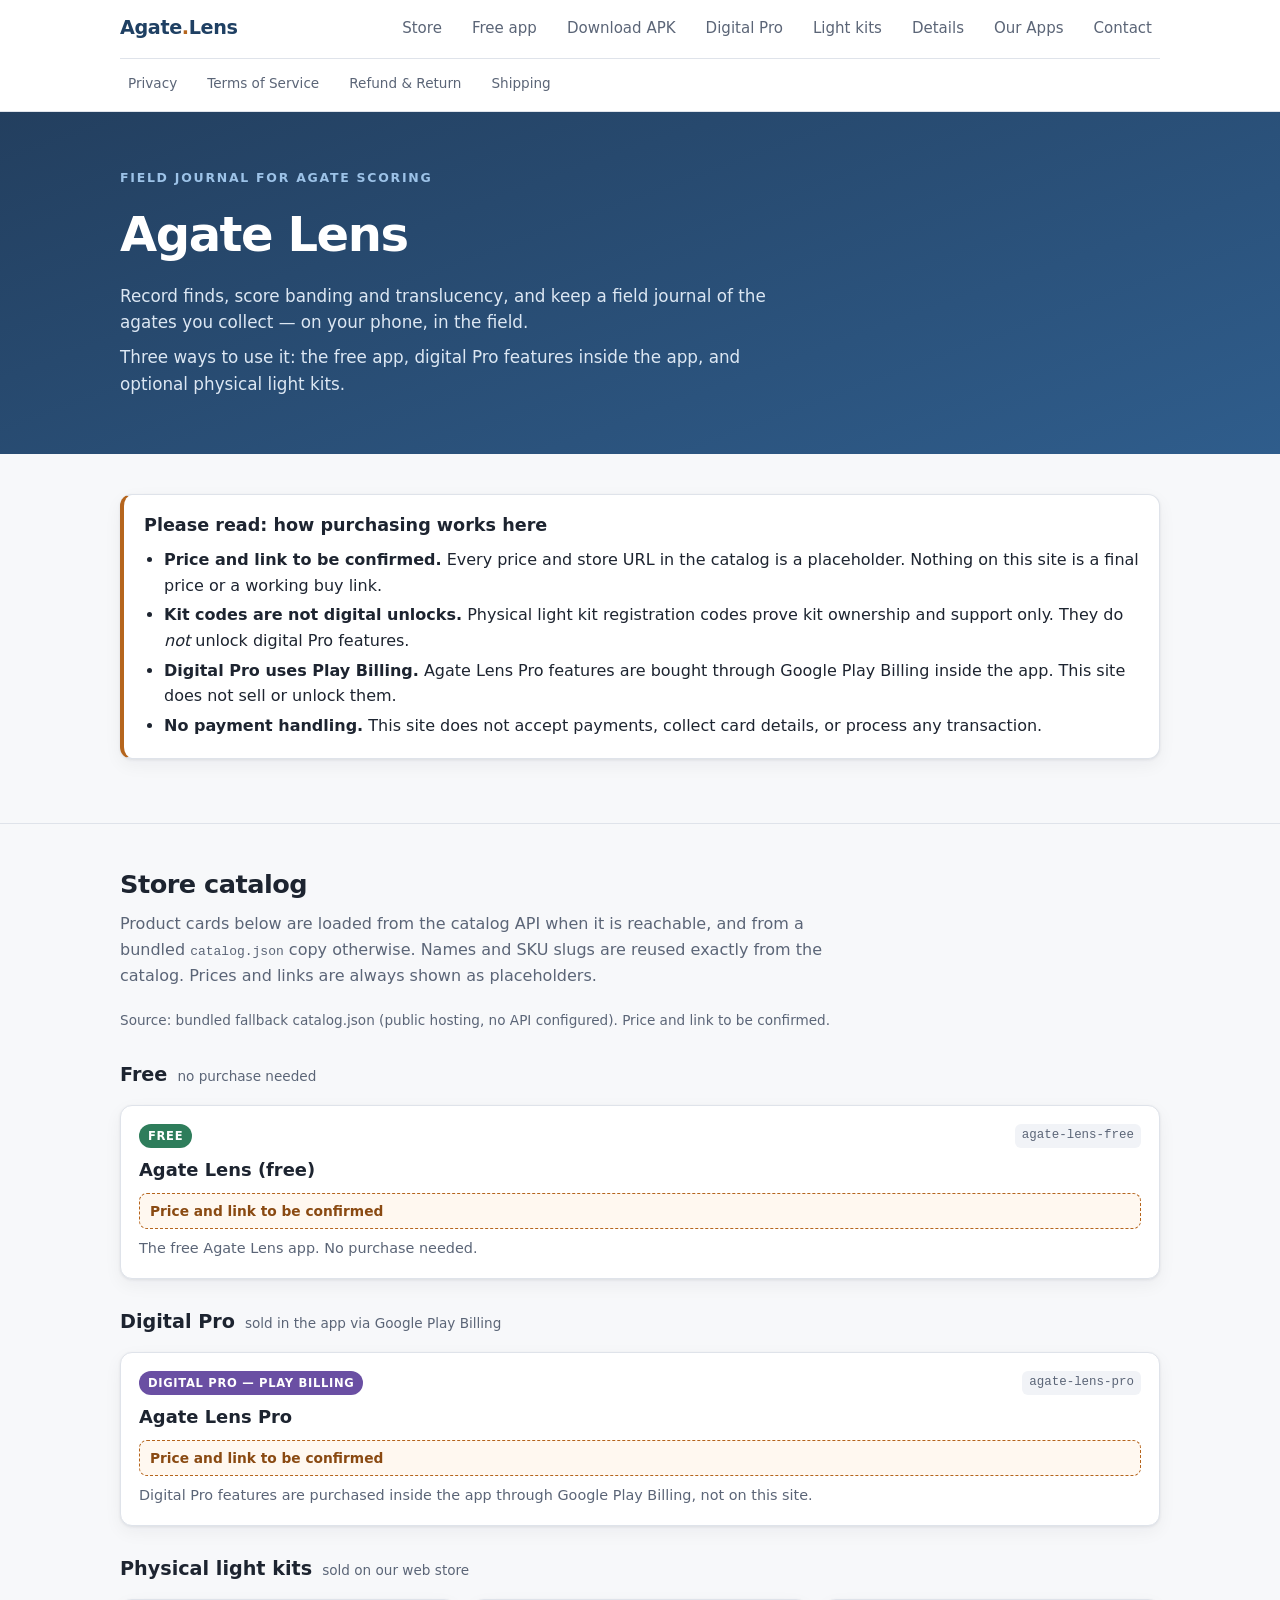
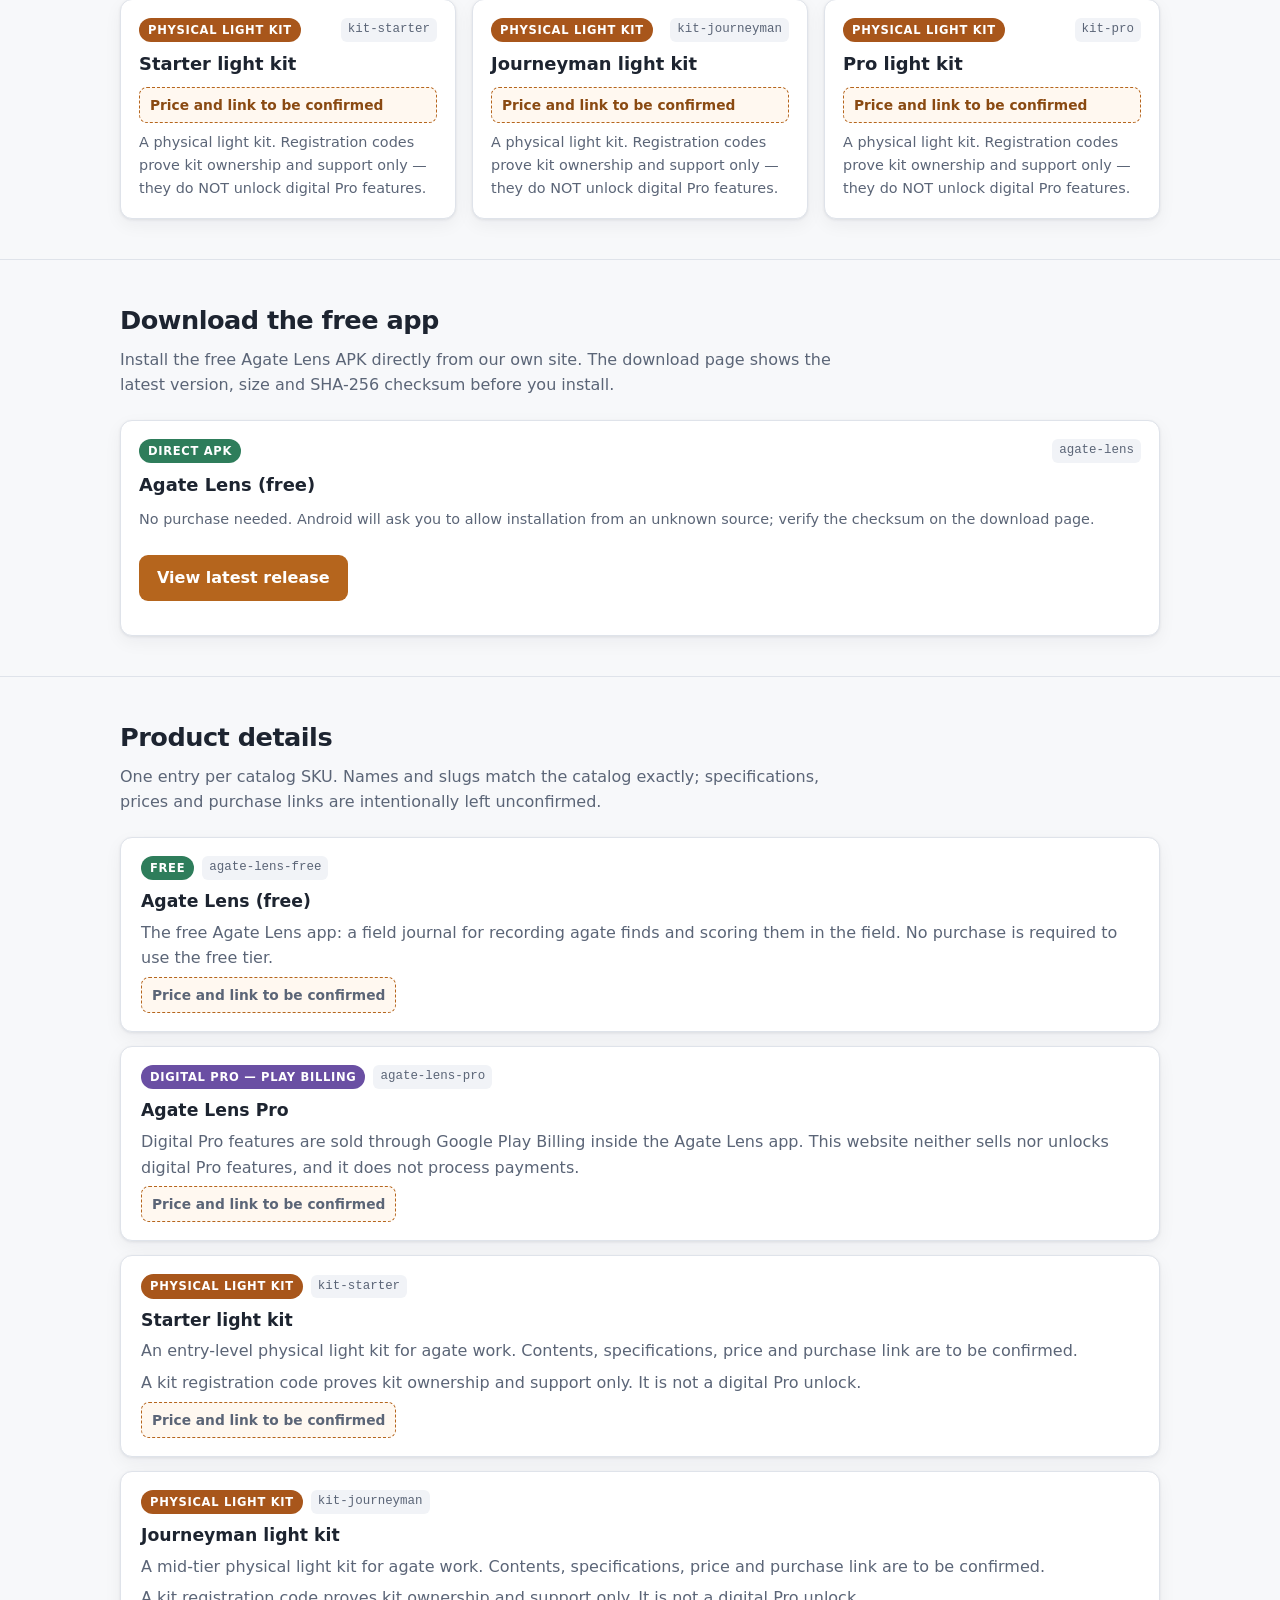
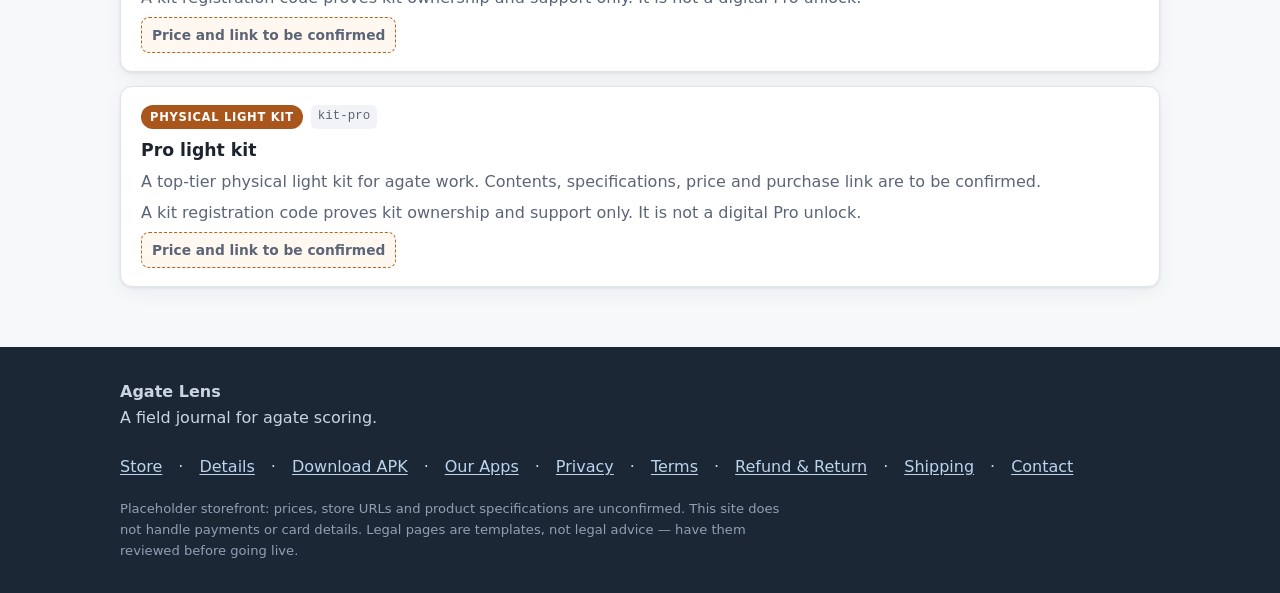
==== index.html @ 0b6a837c "Initial storefront with direct APK downloads" ====
<!DOCTYPE html>
<html lang="en">
<head>
  <meta charset="utf-8">
  <meta name="viewport" content="width=device-width, initial-scale=1">
  <title>Agate Lens — field journal for agate scoring</title>
  <meta name="description" content="Agate Lens: a free field-journal app for agate scoring, digital Pro features via Google Play Billing, and physical light kits sold on our web store.">
  <link rel="stylesheet" href="css/styles.css">
  <script src="config.js"></script>
  <script src="js/products.js" defer></script>
</head>
<body>

<header class="site-header">
  <div class="wrap header-inner">
    <a class="brand" href="index.html">Agate<span class="dot">.</span>Lens</a>
    <nav class="site-nav" aria-label="Main navigation">
      <a href="index.html#store">Store</a>
      <a href="index.html#free">Free app</a>
      <a href="downloads.html">Download APK</a>
      <a href="index.html#digital">Digital Pro</a>
      <a href="index.html#kits">Light kits</a>
      <a href="index.html#details">Details</a>
      <a href="hub.html">Our Apps</a>
      <a href="contact.html">Contact</a>
    </nav>
    <nav class="site-nav site-nav--legal" aria-label="Legal and policy navigation">
      <a href="privacy.html">Privacy</a>
      <a href="terms.html">Terms of Service</a>
      <a href="refunds.html">Refund &amp; Return</a>
      <a href="shipping.html">Shipping</a>
    </nav>
  </div>
</header>

<main>
  <div class="hero">
    <div class="wrap">
      <p class="eyebrow">Field journal for agate scoring</p>
      <h1>Agate Lens</h1>
      <p>Record finds, score banding and translucency, and keep a field journal of the agates you collect — on your phone, in the field.</p>
      <p>Three ways to use it: the free app, digital Pro features inside the app, and optional physical light kits.</p>
    </div>
  </div>

  <section aria-labelledby="notices-title">
    <div class="wrap">
      <div class="notice notice--warn">
        <h2 id="notices-title">Please read: how purchasing works here</h2>
        <ul>
          <li><strong>Price and link to be confirmed.</strong> Every price and store URL in the catalog is a placeholder. Nothing on this site is a final price or a working buy link.</li>
          <li><strong>Kit codes are not digital unlocks.</strong> Physical light kit registration codes prove kit ownership and support only. They do <em>not</em> unlock digital Pro features.</li>
          <li><strong>Digital Pro uses Play Billing.</strong> Agate Lens Pro features are bought through Google Play Billing inside the app. This site does not sell or unlock them.</li>
          <li><strong>No payment handling.</strong> This site does not accept payments, collect card details, or process any transaction.</li>
        </ul>
      </div>
    </div>
  </section>

  <section id="store" aria-labelledby="store-title">
    <div class="wrap">
      <div class="section-head">
        <h2 id="store-title">Store catalog</h2>
        <p>Product cards below are loaded from the catalog API when it is reachable, and from a bundled <code>catalog.json</code> copy otherwise. Names and SKU slugs are reused exactly from the catalog. Prices and links are always shown as placeholders.</p>
      </div>
      <p class="catalog-status" id="catalog-status" role="status">Catalog is loaded from the backend when available, otherwise from a bundled copy. Price and link to be confirmed.</p>

      <h3 class="subhead" id="free">Free <span class="hint">no purchase needed</span></h3>
      <div class="card-grid" id="cards-free" data-kind="free">
        <article class="product-card product-card--free">
          <div class="product-card__head"><span class="badge badge--free">Free</span><code class="slug">agate-lens-free</code></div>
          <h4 class="product-card__title">Agate Lens (free)</h4>
          <p class="placeholder">Price and link to be confirmed</p>
          <p class="product-card__note">The free Agate Lens app. No purchase needed.</p>
        </article>
      </div>

      <h3 class="subhead" id="digital">Digital Pro <span class="hint">sold in the app via Google Play Billing</span></h3>
      <div class="card-grid" id="cards-digital" data-kind="digital">
        <article class="product-card product-card--digital">
          <div class="product-card__head"><span class="badge badge--digital">Digital Pro — Play Billing</span><code class="slug">agate-lens-pro</code></div>
          <h4 class="product-card__title">Agate Lens Pro</h4>
          <p class="placeholder">Price and link to be confirmed</p>
          <p class="product-card__note">Digital Pro features are purchased inside the app through Google Play Billing, not on this site.</p>
        </article>
      </div>

      <h3 class="subhead" id="kits">Physical light kits <span class="hint">sold on our web store</span></h3>
      <div class="card-grid" id="cards-kit" data-kind="kit">
        <article class="product-card product-card--kit">
          <div class="product-card__head"><span class="badge badge--kit">Physical light kit</span><code class="slug">kit-starter</code></div>
          <h4 class="product-card__title">Starter light kit</h4>
          <p class="placeholder">Price and link to be confirmed</p>
          <p class="product-card__note">A physical light kit. Registration codes prove kit ownership and support only — they do NOT unlock digital Pro features.</p>
        </article>
        <article class="product-card product-card--kit">
          <div class="product-card__head"><span class="badge badge--kit">Physical light kit</span><code class="slug">kit-journeyman</code></div>
          <h4 class="product-card__title">Journeyman light kit</h4>
          <p class="placeholder">Price and link to be confirmed</p>
          <p class="product-card__note">A physical light kit. Registration codes prove kit ownership and support only — they do NOT unlock digital Pro features.</p>
        </article>
        <article class="product-card product-card--kit">
          <div class="product-card__head"><span class="badge badge--kit">Physical light kit</span><code class="slug">kit-pro</code></div>
          <h4 class="product-card__title">Pro light kit</h4>
          <p class="placeholder">Price and link to be confirmed</p>
          <p class="product-card__note">A physical light kit. Registration codes prove kit ownership and support only — they do NOT unlock digital Pro features.</p>
        </article>
      </div>

      <div id="cards-other" data-kind="other" hidden></div>
    </div>
  </section>

  <section id="download" aria-labelledby="download-title">
    <div class="wrap">
      <div class="section-head">
        <h2 id="download-title">Download the free app</h2>
        <p>Install the free Agate Lens APK directly from our own site. The download page shows the latest version, size and SHA-256 checksum before you install.</p>
      </div>
      <div class="card-grid">
        <article class="product-card product-card--free">
          <div class="product-card__head"><span class="badge badge--free">Direct APK</span><code class="slug">agate-lens</code></div>
          <h3 class="product-card__title">Agate Lens (free)</h3>
          <p class="product-card__note">No purchase needed. Android will ask you to allow installation from an unknown source; verify the checksum on the download page.</p>
          <p><a class="button" href="downloads.html">View latest release</a></p>
        </article>
      </div>
    </div>
  </section>

  <section id="details" aria-labelledby="details-title">
    <div class="wrap">
      <div class="section-head">
        <h2 id="details-title">Product details</h2>
        <p>One entry per catalog SKU. Names and slugs match the catalog exactly; specifications, prices and purchase links are intentionally left unconfirmed.</p>
      </div>
      <div class="detail-list">
        <article class="detail" data-slug="agate-lens-free">
          <div class="meta"><span class="badge badge--free">Free</span><code class="slug">agate-lens-free</code></div>
          <h3>Agate Lens (free)</h3>
          <p>The free Agate Lens app: a field journal for recording agate finds and scoring them in the field. No purchase is required to use the free tier.</p>
          <p class="placeholder">Price and link to be confirmed</p>
        </article>

        <article class="detail" data-slug="agate-lens-pro">
          <div class="meta"><span class="badge badge--digital">Digital Pro — Play Billing</span><code class="slug">agate-lens-pro</code></div>
          <h3>Agate Lens Pro</h3>
          <p>Digital Pro features are sold through Google Play Billing inside the Agate Lens app. This website neither sells nor unlocks digital Pro features, and it does not process payments.</p>
          <p class="placeholder">Price and link to be confirmed</p>
        </article>

        <article class="detail" data-slug="kit-starter">
          <div class="meta"><span class="badge badge--kit">Physical light kit</span><code class="slug">kit-starter</code></div>
          <h3>Starter light kit</h3>
          <p>An entry-level physical light kit for agate work. Contents, specifications, price and purchase link are to be confirmed.</p>
          <p>A kit registration code proves kit ownership and support only. It is not a digital Pro unlock.</p>
          <p class="placeholder">Price and link to be confirmed</p>
        </article>

        <article class="detail" data-slug="kit-journeyman">
          <div class="meta"><span class="badge badge--kit">Physical light kit</span><code class="slug">kit-journeyman</code></div>
          <h3>Journeyman light kit</h3>
          <p>A mid-tier physical light kit for agate work. Contents, specifications, price and purchase link are to be confirmed.</p>
          <p>A kit registration code proves kit ownership and support only. It is not a digital Pro unlock.</p>
          <p class="placeholder">Price and link to be confirmed</p>
        </article>

        <article class="detail" data-slug="kit-pro">
          <div class="meta"><span class="badge badge--kit">Physical light kit</span><code class="slug">kit-pro</code></div>
          <h3>Pro light kit</h3>
          <p>A top-tier physical light kit for agate work. Contents, specifications, price and purchase link are to be confirmed.</p>
          <p>A kit registration code proves kit ownership and support only. It is not a digital Pro unlock.</p>
          <p class="placeholder">Price and link to be confirmed</p>
        </article>
      </div>
    </div>
  </section>
</main>

<footer class="site-footer">
  <div class="wrap">
    <div class="footer-grid">
      <div>
        <strong>Agate Lens</strong><br>
        A field journal for agate scoring.
      </div>
      <nav aria-label="Footer navigation">
        <a href="index.html#store">Store</a> ·
        <a href="index.html#details">Details</a> ·
        <a href="downloads.html">Download APK</a> ·
        <a href="hub.html">Our Apps</a> ·
        <a href="privacy.html">Privacy</a> ·
        <a href="terms.html">Terms</a> ·
        <a href="refunds.html">Refund &amp; Return</a> ·
        <a href="shipping.html">Shipping</a> ·
        <a href="contact.html">Contact</a>
      </nav>
    </div>
    <p class="footer-note">Placeholder storefront: prices, store URLs and product specifications are unconfirmed. This site does not handle payments or card details. Legal pages are templates, not legal advice — have them reviewed before going live.</p>
  </div>
</footer>

</body>
</html>
---- css/styles.css ----
:root {
  --ink: #1d2430;
  --muted: #5b6577;
  --bg: #f7f8fa;
  --surface: #ffffff;
  --line: #dfe3ea;
  --brand: #2f5d8c;
  --brand-dark: #1f4063;
  --accent: #b5651d;
  --free: #2e7d5b;
  --digital: #6a4fa3;
  --kit: #a8561b;
  --radius: 12px;
  --maxw: 1080px;
  --shadow: 0 1px 3px rgba(16, 24, 40, 0.08), 0 6px 18px rgba(16, 24, 40, 0.05);
}

* { box-sizing: border-box; }

html { scroll-behavior: smooth; }

body {
  margin: 0;
  font-family: system-ui, -apple-system, "Segoe UI", Roboto, Helvetica, Arial, sans-serif;
  color: var(--ink);
  background: var(--bg);
  line-height: 1.6;
  -webkit-font-smoothing: antialiased;
}

a { color: var(--brand); text-underline-offset: 2px; }
a:hover { color: var(--brand-dark); }

.wrap { max-width: var(--maxw); margin: 0 auto; padding: 0 20px; }

/* ---------- Header / navigation ---------- */
.site-header {
  background: var(--surface);
  border-bottom: 1px solid var(--line);
  position: sticky;
  top: 0;
  z-index: 10;
}
.header-inner {
  display: flex;
  flex-wrap: wrap;
  align-items: center;
  gap: 12px 24px;
  min-height: 64px;
  padding-top: 10px;
  padding-bottom: 10px;
}
.brand {
  font-weight: 800;
  font-size: 1.2rem;
  color: var(--brand-dark);
  text-decoration: none;
  letter-spacing: -0.02em;
}
.brand .dot { color: var(--accent); }
.site-nav { display: flex; flex-wrap: wrap; gap: 4px 14px; margin-left: auto; }
.site-nav a {
  color: var(--muted);
  text-decoration: none;
  font-size: 0.94rem;
  padding: 6px 8px;
  border-radius: 8px;
}
.site-nav a:hover, .site-nav a[aria-current="page"] {
  color: var(--brand-dark);
  background: #eef2f7;
}
.site-nav--legal { margin-left: 0; width: 100%; border-top: 1px solid var(--line); padding-top: 8px; }
.site-nav--legal a { font-size: 0.85rem; }

/* ---------- Hero ---------- */
.hero {
  background: linear-gradient(160deg, #233f5f 0%, #2f5d8c 100%);
  color: #fff;
  padding: 56px 0 48px;
}
.hero h1 { margin: 0 0 10px; font-size: clamp(2rem, 5vw, 3rem); letter-spacing: -0.03em; }
.hero p { margin: 0 0 8px; max-width: 62ch; color: #dce7f3; font-size: 1.05rem; }
.hero .eyebrow { text-transform: uppercase; letter-spacing: 0.14em; font-size: 0.78rem; color: #9dc3e8; font-weight: 700; }

/* ---------- Sections ---------- */
section { padding: 40px 0; }
section + section { border-top: 1px solid var(--line); }
.section-head { margin-bottom: 22px; }
.section-head h2 { margin: 0 0 6px; font-size: 1.6rem; letter-spacing: -0.02em; }
.section-head p { margin: 0; color: var(--muted); max-width: 70ch; }
.subhead { margin: 28px 0 14px; font-size: 1.2rem; display: flex; align-items: baseline; gap: 10px; }
.subhead .hint { font-size: 0.85rem; color: var(--muted); font-weight: 400; }

/* ---------- Notices ---------- */
.notice {
  border: 1px solid var(--line);
  border-left: 4px solid var(--brand);
  background: var(--surface);
  border-radius: var(--radius);
  padding: 16px 20px;
  margin: 0 0 24px;
  box-shadow: var(--shadow);
}
.notice h2, .notice h3 { margin: 0 0 8px; font-size: 1.1rem; }
.notice ul { margin: 0; padding-left: 20px; }
.notice li { margin: 4px 0; }
.notice--warn { border-left-color: var(--accent); }
.notice--template { border-left-color: #b02a2a; background: #fff7f6; }
.notice p:last-child { margin-bottom: 0; }

/* ---------- Product cards ---------- */
.card-grid {
  display: grid;
  grid-template-columns: repeat(auto-fit, minmax(240px, 1fr));
  gap: 16px;
}
.product-card {
  background: var(--surface);
  border: 1px solid var(--line);
  border-radius: var(--radius);
  padding: 18px;
  box-shadow: var(--shadow);
  display: flex;
  flex-direction: column;
  gap: 8px;
}
.product-card__head { display: flex; align-items: center; justify-content: space-between; gap: 8px; flex-wrap: wrap; }
.product-card__title { margin: 0; font-size: 1.12rem; }
.product-card__note { margin: 0; color: var(--muted); font-size: 0.9rem; }
.badge {
  font-size: 0.72rem;
  font-weight: 700;
  text-transform: uppercase;
  letter-spacing: 0.06em;
  padding: 3px 9px;
  border-radius: 999px;
  color: #fff;
}
.badge--free { background: var(--free); }
.badge--digital { background: var(--digital); }
.badge--kit { background: var(--kit); }
.badge--other { background: var(--muted); }
.slug {
  font-size: 0.78rem;
  color: var(--muted);
  background: #f1f3f7;
  padding: 2px 7px;
  border-radius: 6px;
  overflow-wrap: anywhere;
}
.placeholder {
  display: inline-block;
  margin: 0;
  padding: 6px 10px;
  border: 1px dashed var(--accent);
  border-radius: 8px;
  color: #8a4a12;
  background: #fff8f0;
  font-size: 0.86rem;
  font-weight: 600;
}
.catalog-status { font-size: 0.85rem; color: var(--muted); margin: 0 0 18px; }

/* ---------- Download page ---------- */
.button {
  display: inline-block;
  padding: 10px 18px;
  border-radius: 9px;
  background: var(--accent);
  color: #fff;
  font-weight: 700;
  text-decoration: none;
}
.button[aria-disabled="true"] {
  background: var(--muted);
  opacity: 0.6;
  pointer-events: none;
}
.release-meta {
  display: grid;
  grid-template-columns: max-content 1fr;
  gap: 6px 14px;
  margin: 8px 0;
  font-size: 0.88rem;
}
.release-meta dt { color: var(--muted); font-weight: 700; }
.release-meta dd { margin: 0; overflow-wrap: anywhere; }

/* ---------- Detail rows ---------- */
.detail-list { display: grid; gap: 14px; }
.detail {
  background: var(--surface);
  border: 1px solid var(--line);
  border-radius: var(--radius);
  padding: 18px 20px;
  box-shadow: var(--shadow);
}
.detail h3 { margin: 0 0 4px; font-size: 1.08rem; }
.detail p { margin: 0 0 6px; color: var(--muted); }
.detail p:last-child { margin-bottom: 0; }
.detail .meta { display: flex; flex-wrap: wrap; align-items: center; gap: 8px; margin-bottom: 8px; }

/* ---------- Legal / prose pages ---------- */
.prose { max-width: 74ch; }
.prose h2 { font-size: 1.25rem; margin: 28px 0 8px; }
.prose h3 { font-size: 1.05rem; margin: 20px 0 6px; }
.prose p, .prose li { color: #394253; }
.prose ol, .prose ul { padding-left: 22px; }
.prose li { margin: 5px 0; }
.todo { color: #8a4a12; font-weight: 600; }

/* ---------- Big link button ---------- */
.btn {
  display: inline-block;
  background: var(--brand);
  color: #fff !important;
  padding: 12px 20px;
  border-radius: 10px;
  text-decoration: none;
  font-weight: 700;
}
.btn:hover { background: var(--brand-dark); }
.btn--external::after { content: " \2197"; }

/* ---------- Footer ---------- */
.site-footer {
  background: #1b2735;
  color: #cbd5e1;
  padding: 32px 0;
  margin-top: 20px;
}
.site-footer a { color: #bcd4ee; }
.footer-grid { display: flex; flex-wrap: wrap; gap: 24px; justify-content: space-between; }
.footer-grid nav { display: flex; flex-wrap: wrap; gap: 6px 16px; }
.footer-note { margin: 18px 0 0; font-size: 0.82rem; color: #8fa0b5; max-width: 80ch; }

/* ---------- Shared app hub ---------- */
.hub-card {
  border: 1px solid var(--line);
  border-radius: 12px;
  padding: 16px;
  background: #fff;
  display: flex;
  flex-direction: column;
  gap: 8px;
}
.hub-card__head { display: flex; align-items: center; gap: 8px; flex-wrap: wrap; }
.hub-card__title { margin: 0; font-size: 1.05rem; }
.hub-card__note { margin: 0; color: var(--muted); font-size: 0.9rem; }
.hub-card__link { font-size: 0.9rem; font-weight: 600; }
.hub-card__image {
  width: 100%;
  max-height: 220px;
  object-fit: cover;
  border-radius: 10px;
}

/* ---------- Responsive tweaks ---------- */
@media (max-width: 720px) {
  .site-nav { margin-left: 0; }
  .header-inner { gap: 8px 14px; }
  section { padding: 30px 0; }
  .hero { padding: 40px 0 34px; }
}
@media (prefers-reduced-motion: reduce) {
  html { scroll-behavior: auto; }
}
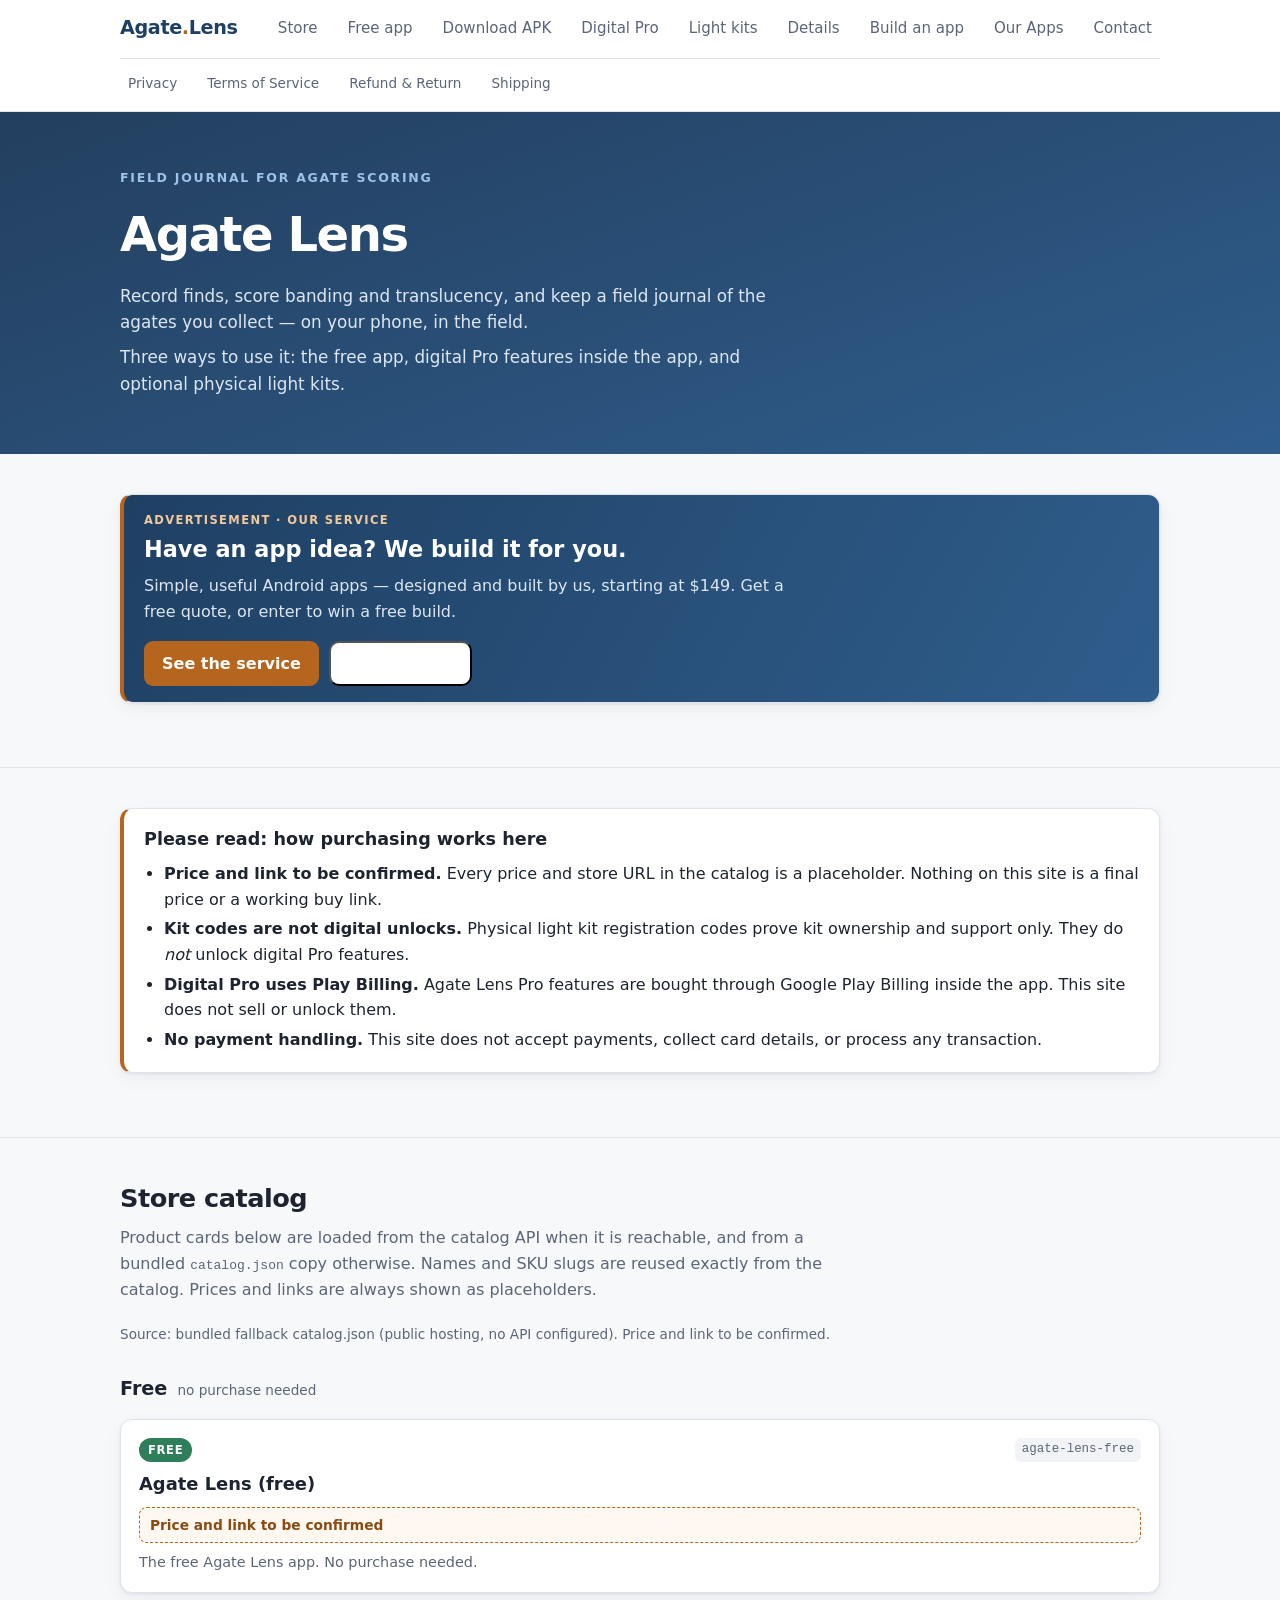
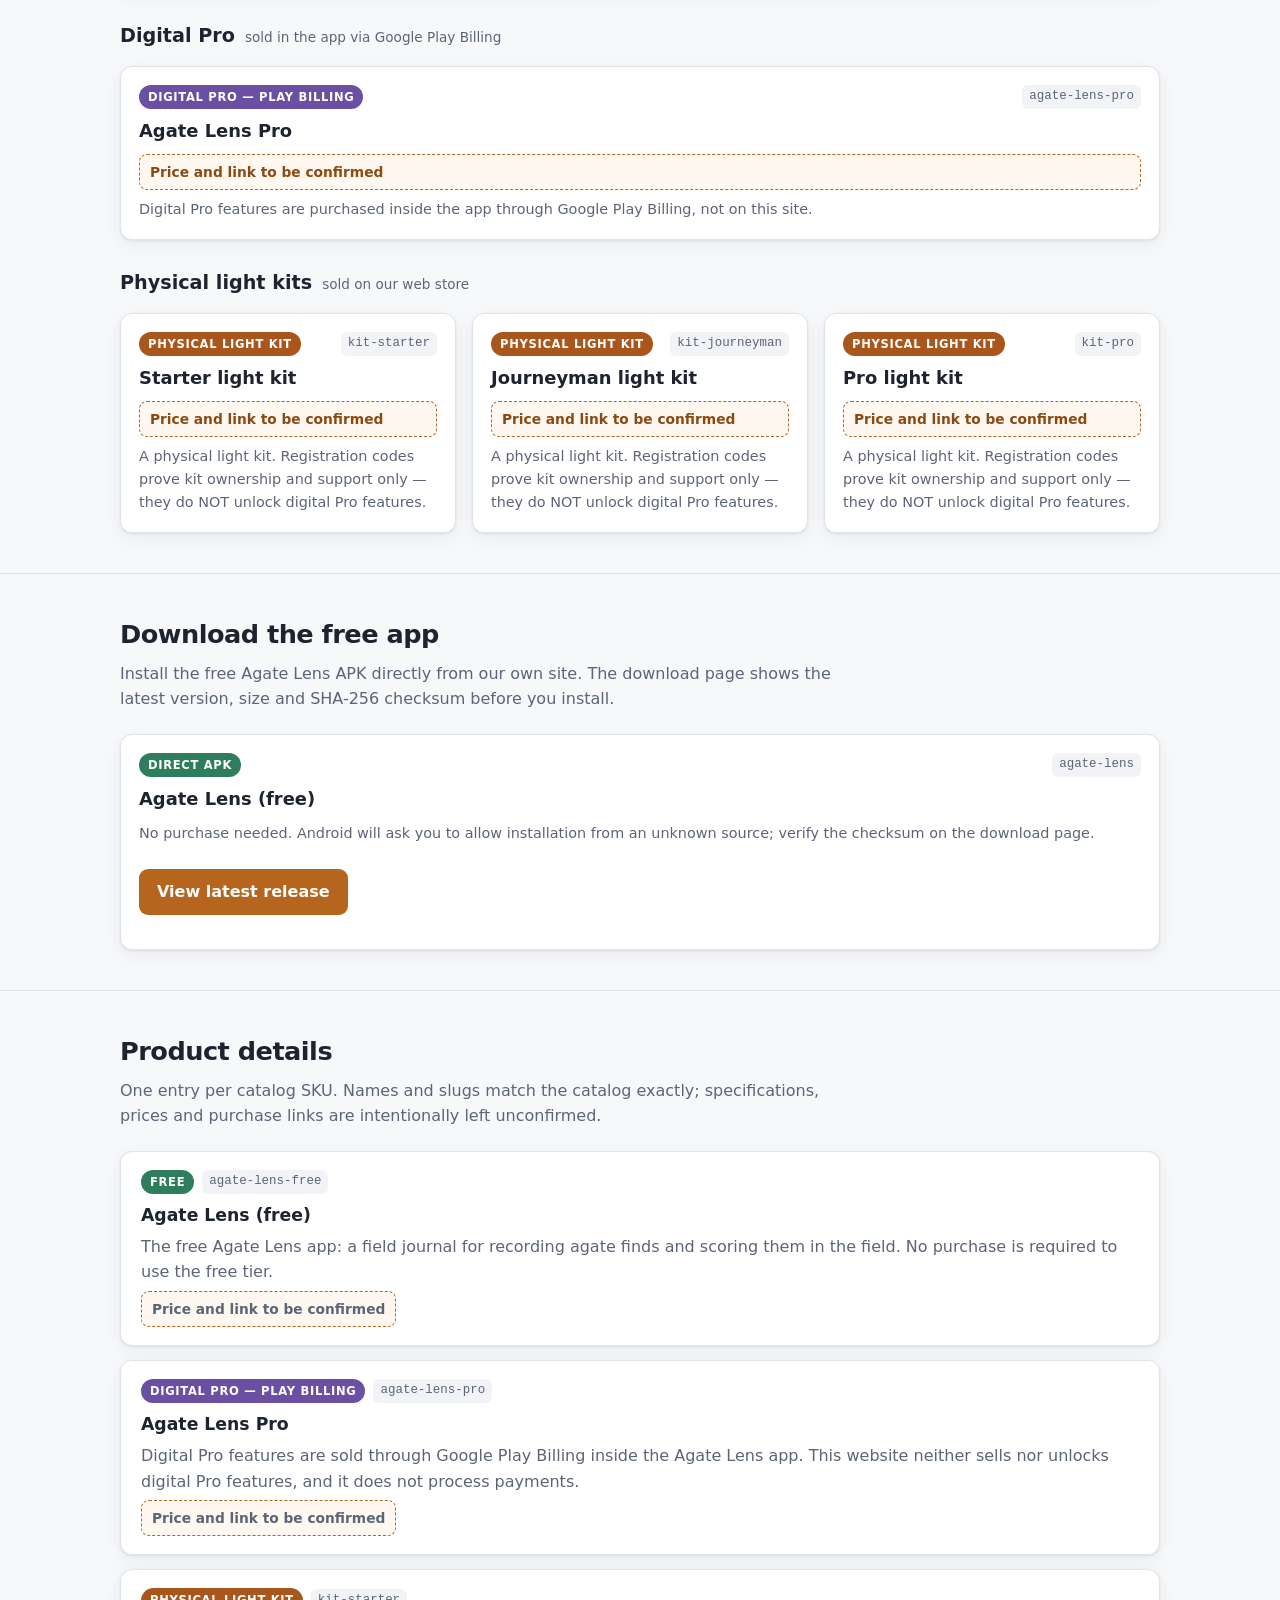
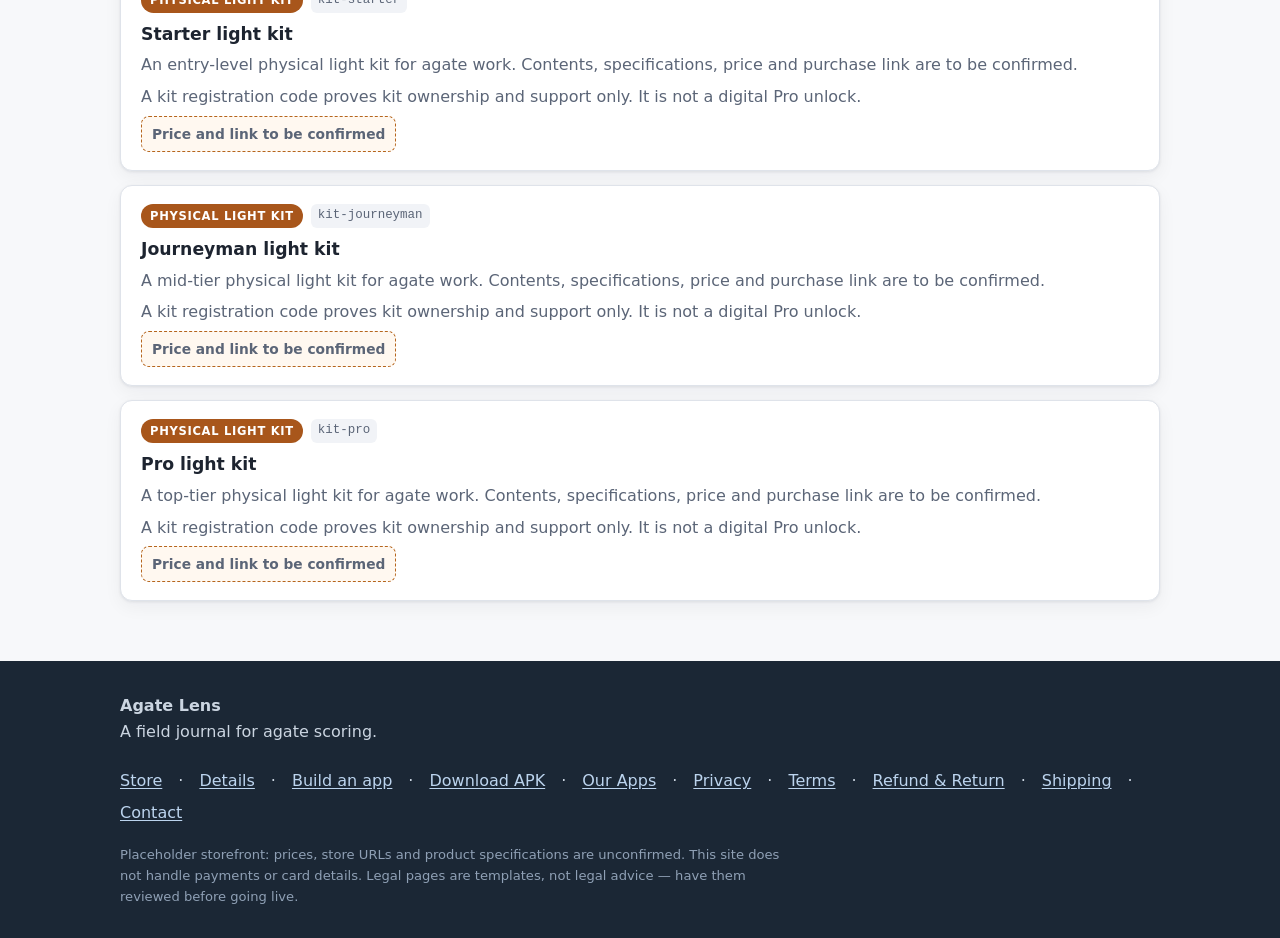
==== commit b5c56a26: "Add custom app-build ad, win-window giveaway and lead capture" ====
--- a/index.html
+++ b/index.html
@@ -8,6 +8,8 @@
   <link rel="stylesheet" href="css/styles.css">
   <script src="config.js"></script>
   <script src="js/products.js" defer></script>
+  <script src="js/win-window.js" defer></script>
+  <script src="js/leads.js" defer></script>
 </head>
 <body>
 
@@ -21,6 +23,7 @@
       <a href="index.html#digital">Digital Pro</a>
       <a href="index.html#kits">Light kits</a>
       <a href="index.html#details">Details</a>
+      <a href="build-for-you.html">Build an app</a>
       <a href="hub.html">Our Apps</a>
       <a href="contact.html">Contact</a>
     </nav>
@@ -43,6 +46,22 @@
     </div>
   </div>
 
+  <section aria-labelledby="promo-title">
+    <div class="wrap">
+      <div class="notice promo">
+        <div>
+          <p class="eyebrow">Advertisement · our service</p>
+          <h2 id="promo-title">Have an app idea? We build it for you.</h2>
+          <p>Simple, useful Android apps — designed and built by us, starting at $149. Get a free quote, or enter to win a free build.</p>
+        </div>
+        <div class="promo-actions">
+          <a class="button" href="build-for-you.html">See the service</a>
+          <button class="btn btn--light win-trigger" type="button">Win a free build</button>
+        </div>
+      </div>
+    </div>
+  </section>
+
   <section aria-labelledby="notices-title">
     <div class="wrap">
       <div class="notice notice--warn">
@@ -187,6 +206,7 @@
       <nav aria-label="Footer navigation">
         <a href="index.html#store">Store</a> ·
         <a href="index.html#details">Details</a> ·
+        <a href="build-for-you.html">Build an app</a> ·
         <a href="downloads.html">Download APK</a> ·
         <a href="hub.html">Our Apps</a> ·
         <a href="privacy.html">Privacy</a> ·
--- a/css/styles.css
+++ b/css/styles.css
@@ -266,3 +266,95 @@
 @media (prefers-reduced-motion: reduce) {
   html { scroll-behavior: auto; }
 }
+
+/* ---------- "We build an app for you" advertisement ---------- */
+.ad-hero {
+  background: linear-gradient(135deg, #1f4063 0%, #2f5d8c 65%, #b5651d 140%);
+  color: #fff;
+}
+.ad-hero__inner { display: grid; grid-template-columns: 1.4fr 1fr; gap: 32px; align-items: center; padding-top: 52px; padding-bottom: 52px; }
+.ad-hero h1 { margin: 0 0 12px; font-size: clamp(2rem, 5vw, 3rem); letter-spacing: -0.03em; }
+.ad-hero p { color: #dce7f3; max-width: 60ch; margin: 0 0 14px; }
+.ad-hero .eyebrow { text-transform: uppercase; letter-spacing: 0.14em; font-size: 0.78rem; color: #f3c89a; font-weight: 700; }
+.ad-hero__lead { font-size: 1.08rem; }
+.ad-hero__actions { display: flex; flex-wrap: wrap; gap: 10px; margin-top: 20px; }
+.ad-hero__fine { font-size: 0.84rem; }
+.ad-hero__fine a { color: #ffd9ae; }
+.ad-hero__card {
+  background: rgba(255,255,255,0.1);
+  border: 1px solid rgba(255,255,255,0.25);
+  border-radius: 16px;
+  padding: 24px;
+  text-align: center;
+}
+.ad-phone {
+  display: flex; align-items: center; justify-content: center; gap: 12px;
+  background: #fff; color: var(--brand-dark); border-radius: 12px;
+  padding: 22px 10px; margin-bottom: 14px; font-size: 0.86rem; font-weight: 700;
+}
+.ad-phone strong { color: var(--accent); font-size: 1.4rem; }
+.btn--light { background: #fff; color: var(--brand-dark); }
+.btn--light:hover { background: #eef2f7; }
+.promo {
+  display: flex; flex-wrap: wrap; align-items: center; justify-content: space-between;
+  gap: 16px 24px; border-left-color: var(--accent);
+  background: linear-gradient(120deg, #1f4063, #2f5d8c); color: #fff;
+}
+.promo h2 { font-size: 1.4rem; margin: 2px 0 6px; }
+.promo p { color: #dce7f3; margin: 0; max-width: 66ch; }
+.promo .eyebrow { text-transform: uppercase; letter-spacing: 0.12em; font-size: 0.72rem; color: #f3c89a; font-weight: 700; }
+.promo-actions { display: flex; flex-wrap: wrap; gap: 10px; }
+.promo .button { background: var(--accent); }
+.steps { max-width: 76ch; padding-left: 22px; }
+.steps li { margin: 10px 0; color: #394253; }
+.link-button {
+  background: none; border: 0; padding: 0; margin: 0; font: inherit;
+  color: var(--brand); text-decoration: underline; text-underline-offset: 2px; cursor: pointer;
+}
+
+/* ---------- Lead forms ---------- */
+.lead-form { display: grid; gap: 12px; max-width: 560px; }
+.lead-form--wide { max-width: 640px; margin-bottom: 16px; }
+.lead-form label { display: grid; gap: 5px; font-weight: 600; font-size: 0.92rem; }
+.lead-form .hint { font-weight: 400; color: var(--muted); }
+.lead-form input[type="text"], .lead-form input[type="email"], .lead-form textarea {
+  width: 100%; padding: 10px 12px; border: 1px solid var(--line);
+  border-radius: 9px; background: #fff; font: inherit; color: var(--ink);
+}
+.lead-form input:focus, .lead-form textarea:focus { outline: 2px solid var(--brand); outline-offset: 1px; }
+.lead-form .check { display: flex; align-items: flex-start; gap: 8px; font-weight: 400; font-size: 0.88rem; color: var(--muted); }
+.lead-form .check input { margin-top: 4px; flex: none; }
+.lead-form button[type="submit"] { justify-self: start; border: 0; cursor: pointer; }
+.lead-form button[disabled] { opacity: 0.6; cursor: wait; }
+.form-status { margin: 0; font-size: 0.9rem; color: var(--brand-dark); min-height: 1.4em; }
+.win-fine { font-size: 0.84rem; color: var(--muted); max-width: 60ch; }
+
+/* ---------- Win window (modal) ---------- */
+.win-backdrop {
+  position: fixed; inset: 0; z-index: 50; display: flex;
+  align-items: center; justify-content: center; padding: 18px;
+  background: rgba(14, 22, 33, 0.65);
+}
+.win-backdrop[hidden] { display: none; }
+.win-dialog {
+  position: relative; width: min(100%, 520px); max-height: 90vh; overflow-y: auto;
+  background: #fff; border-radius: 16px; padding: 26px 26px 22px;
+  box-shadow: 0 24px 60px rgba(0,0,0,0.35);
+  border-top: 6px solid var(--accent);
+}
+.win-dialog h2 { margin: 4px 0 10px; font-size: 1.7rem; }
+.win-dialog > p { color: var(--muted); margin: 0 0 16px; }
+.win-dialog .eyebrow { text-transform: uppercase; letter-spacing: 0.12em; font-size: 0.72rem; color: var(--accent); font-weight: 700; }
+.win-close {
+  position: absolute; top: 10px; right: 14px; border: 0; background: none;
+  font-size: 1.8rem; line-height: 1; color: var(--muted); cursor: pointer;
+}
+.win-close:hover { color: var(--ink); }
+.win-body .lead-form { gap: 10px; }
+.win-body .win-fine { margin: 14px 0 0; }
+.win-thanks { background: #eef8f2; border: 1px solid #b7dfc8; border-radius: 10px; padding: 14px 16px; color: var(--ink); }
+.win-thanks a { color: var(--brand); }
+
+@media (max-width: 720px) {
+  .ad-hero__inner { grid-template-columns: 1fr; padding-top: 36px; padding-bottom: 36px; }
+}
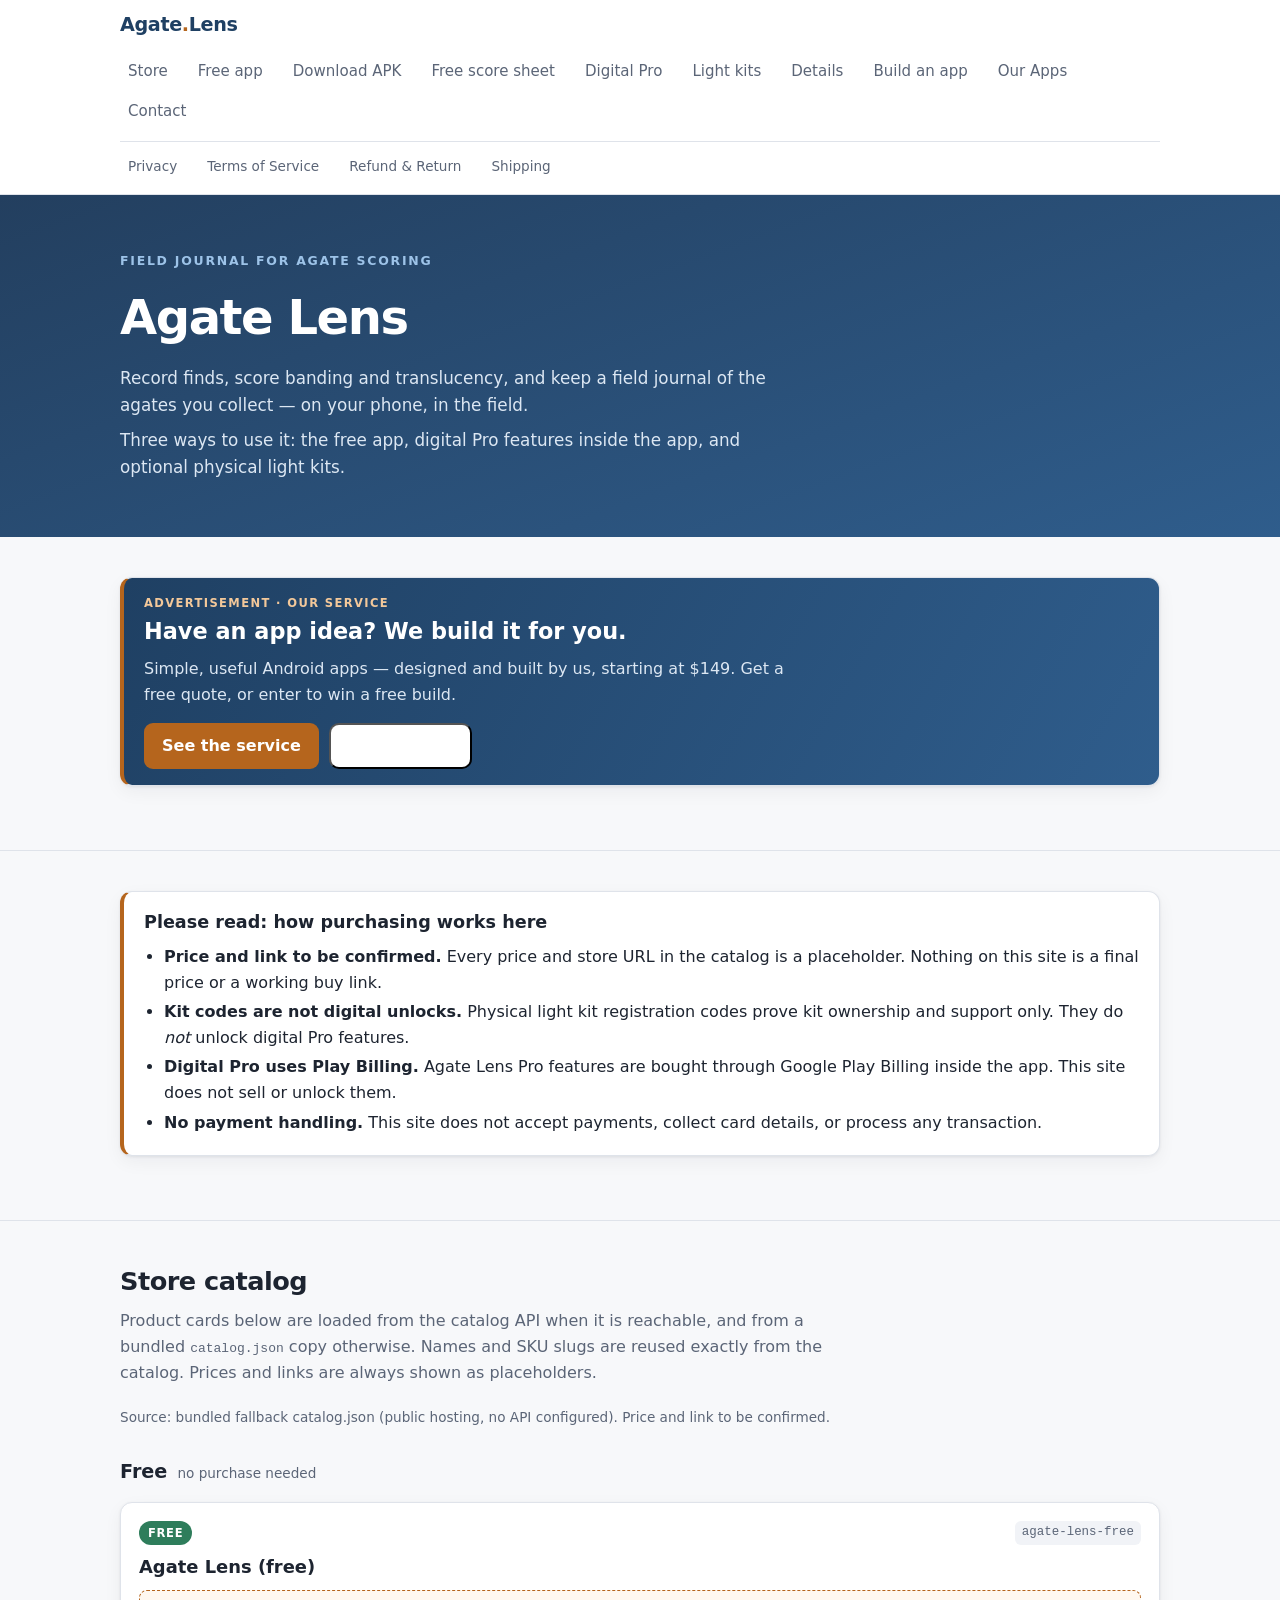
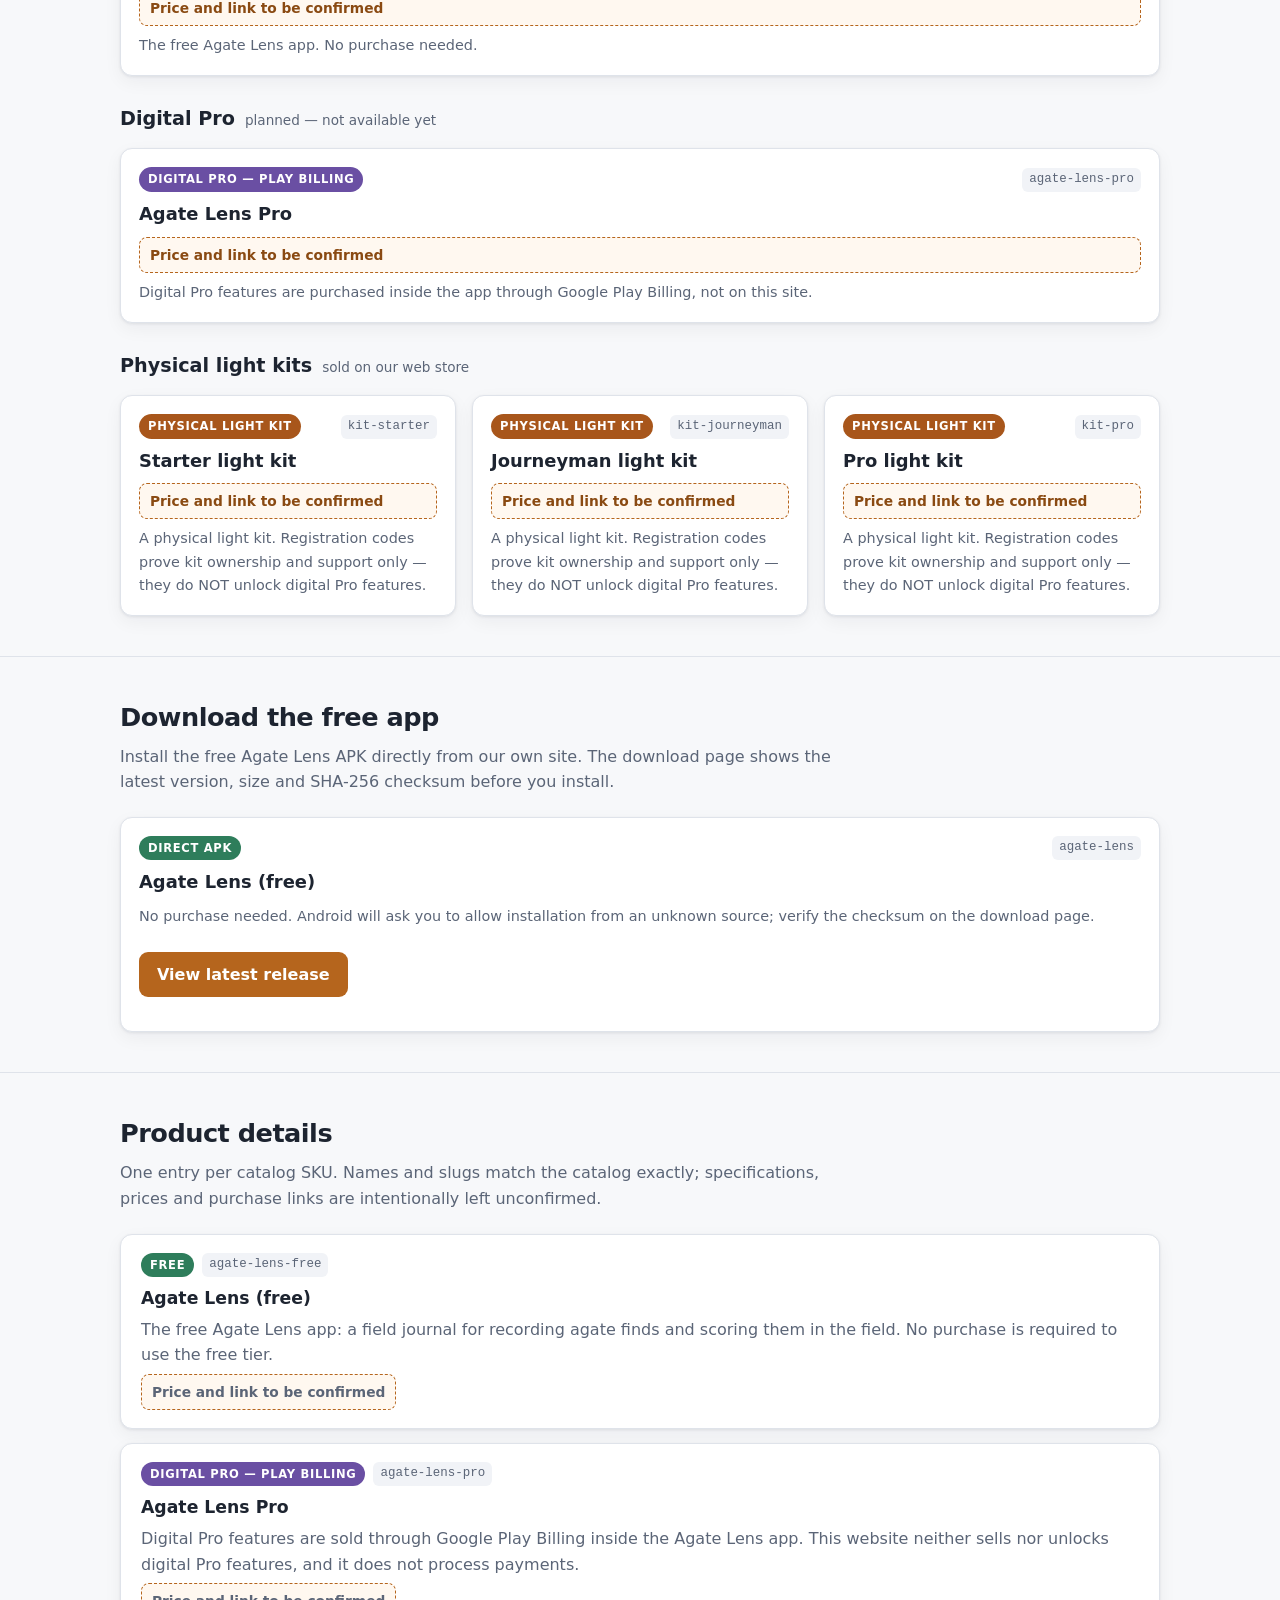
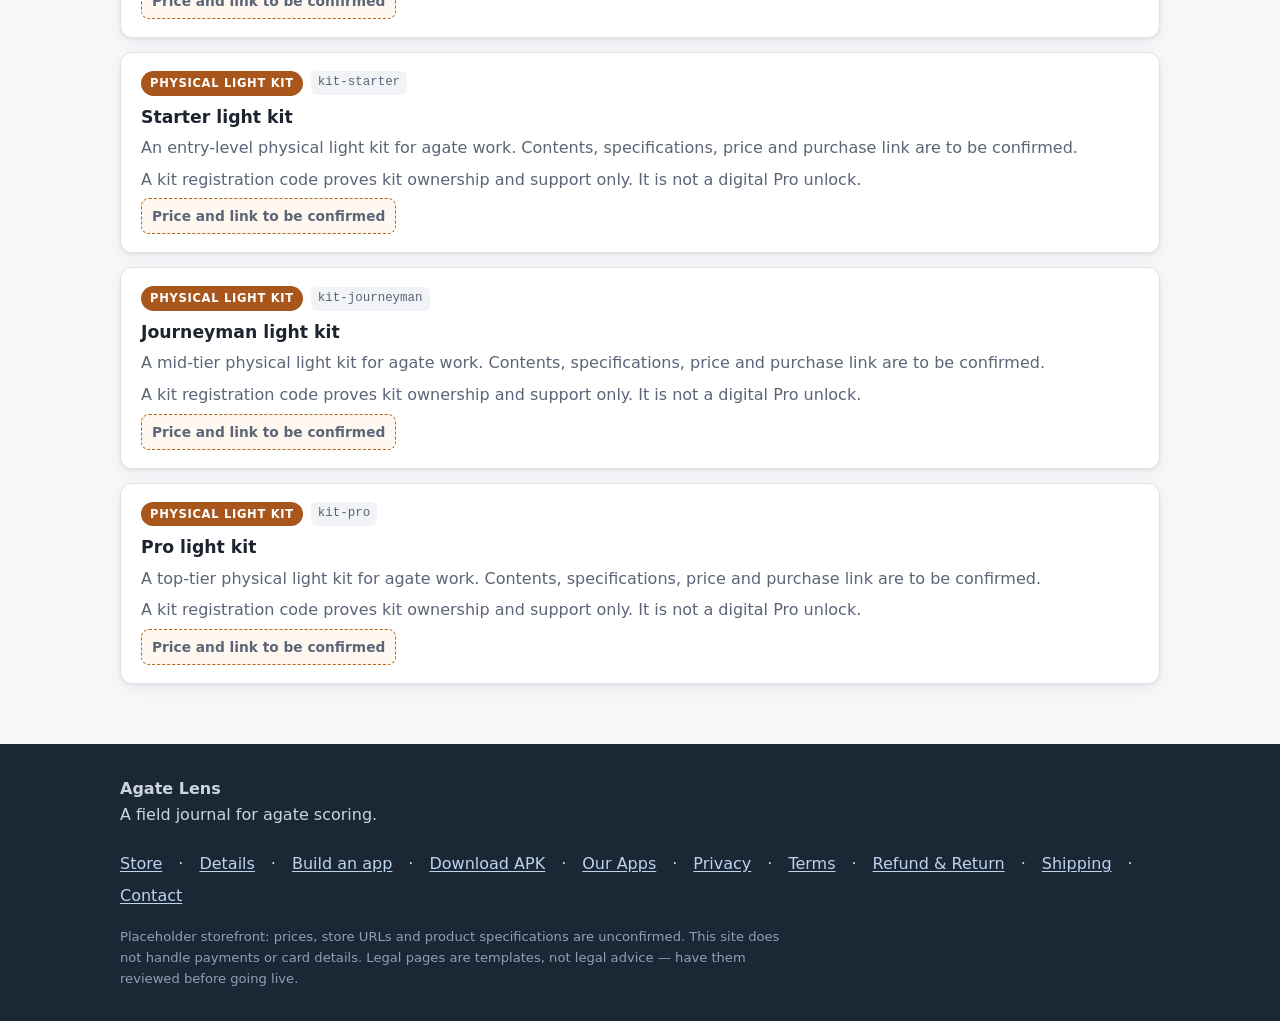
==== commit 2c10b60e: "Add free agate score sheet and correct Digital Pro status" ====
--- a/index.html
+++ b/index.html
@@ -20,6 +20,7 @@
       <a href="index.html#store">Store</a>
       <a href="index.html#free">Free app</a>
       <a href="downloads.html">Download APK</a>
+      <a href="score-sheet.html">Free score sheet</a>
       <a href="index.html#digital">Digital Pro</a>
       <a href="index.html#kits">Light kits</a>
       <a href="index.html#details">Details</a>
@@ -90,17 +91,17 @@
           <div class="product-card__head"><span class="badge badge--free">Free</span><code class="slug">agate-lens-free</code></div>
           <h4 class="product-card__title">Agate Lens (free)</h4>
           <p class="placeholder">Price and link to be confirmed</p>
-          <p class="product-card__note">The free Agate Lens app. No purchase needed.</p>
-        </article>
-      </div>
-
-      <h3 class="subhead" id="digital">Digital Pro <span class="hint">sold in the app via Google Play Billing</span></h3>
+          <p class="product-card__note">The free Agate Lens app. No purchase needed. <a href="score-sheet.html">Free printable score sheet</a>.</p>
+        </article>
+      </div>
+
+      <h3 class="subhead" id="digital">Digital Pro <span class="hint">planned — not available yet</span></h3>
       <div class="card-grid" id="cards-digital" data-kind="digital">
         <article class="product-card product-card--digital">
-          <div class="product-card__head"><span class="badge badge--digital">Digital Pro — Play Billing</span><code class="slug">agate-lens-pro</code></div>
+          <div class="product-card__head"><span class="badge badge--digital">Digital Pro — planned</span><code class="slug">agate-lens-pro</code></div>
           <h4 class="product-card__title">Agate Lens Pro</h4>
           <p class="placeholder">Price and link to be confirmed</p>
-          <p class="product-card__note">Digital Pro features are purchased inside the app through Google Play Billing, not on this site.</p>
+          <p class="product-card__note">Planned for a future release: optional Pro features bought inside the app through Google Play Billing. Not available yet.</p>
         </article>
       </div>
 
